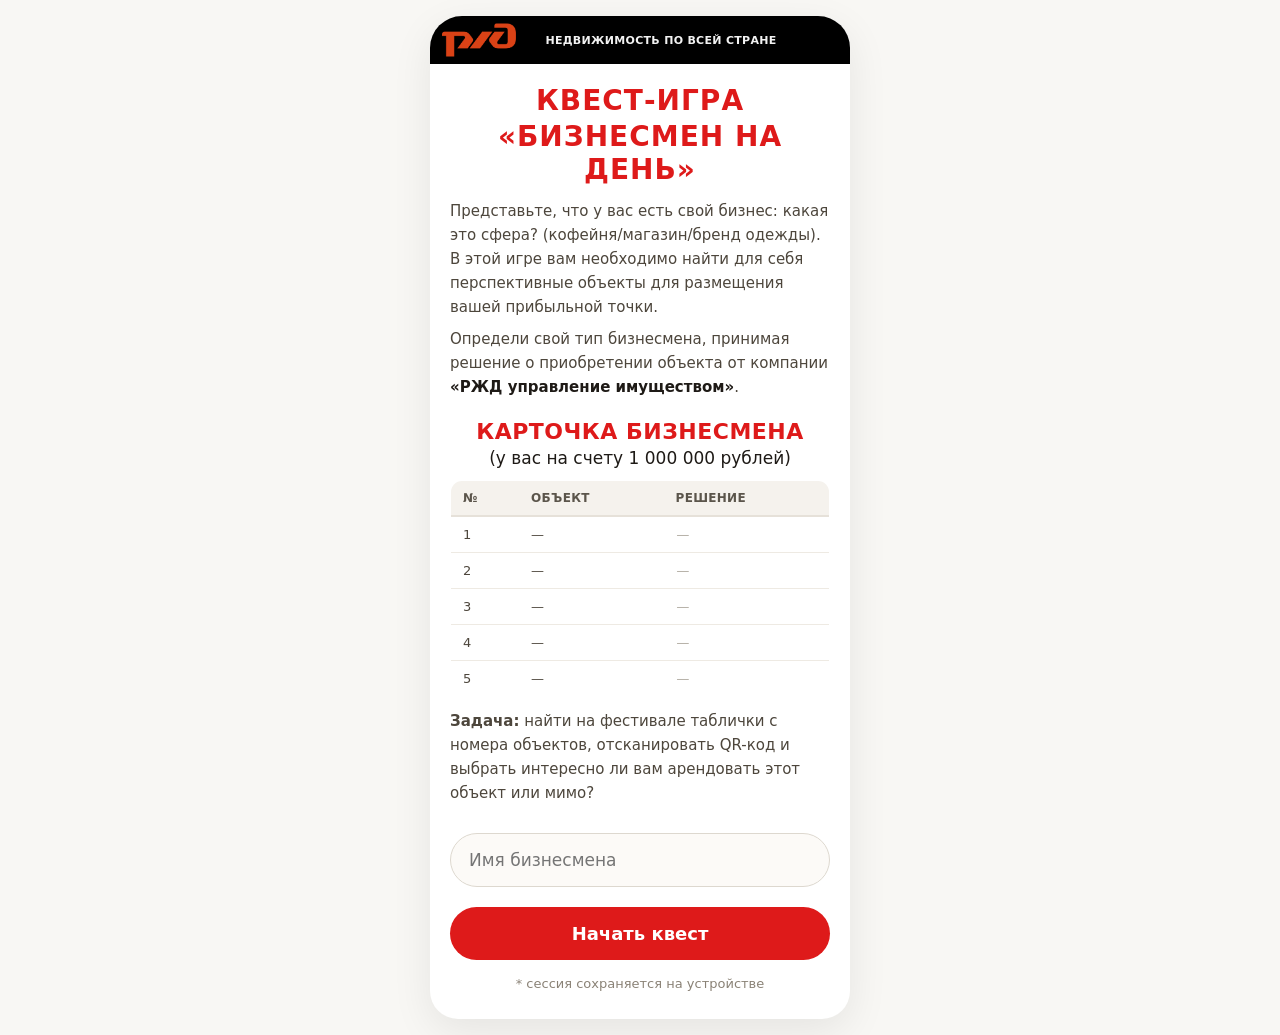
==== index.html @ 71a58449 "Add files via upload" ====
<!DOCTYPE html>
<html lang="ru">
<head>
    <meta charset="UTF-8" />
    <meta name="viewport" content="width=device-width, initial-scale=1.0, maximum-scale=1.0, user-scalable=yes" />
    <title>Бизнесмен на день — старт</title>
    <link rel="stylesheet" href="https://cdnjs.cloudflare.com/ajax/libs/font-awesome/6.0.0-beta3/css/all.min.css" />
    <link rel="stylesheet" href="css/style.css" />
</head>
<body>
    <div class="app">
        <!-- ============================================
             ШАПКА С ЛОГОТИПОМ РЖД (ЧЁРНЫЙ ФОН)
             ============================================ -->
        <div class="header">
            <div class="header-logo">
                <!-- 
                    ⚠️ ПОМЕСТИТЕ ЛОГОТИП РЖД В ПАПКУ img/
                    и укажите правильный путь к файлу
                -->
                <img src="img/rzd-logo.png" alt="РЖД" />
            </div>
            <div class="header-title">
                НЕДВИЖИМОСТЬ ПО ВСЕЙ СТРАНЕ
            </div>
        </div>

        <!-- ============================================
             ОСНОВНОЙ КОНТЕНТ
             ============================================ -->
        <div class="content">
            <!-- Крупный заголовок "КВЕСТ-ИГРА" и "БИЗНЕСМЕН НА ДЕНЬ" -->
            <div class="main-title">
                <span class="line1">КВЕСТ-ИГРА</span>
                <span class="line2">«БИЗНЕСМЕН НА ДЕНЬ»</span>
            </div>

            <!-- Описание игры -->
            <p class="start-description">
                Представьте, что у вас есть свой бизнес: какая это сфера? (кофейня/магазин/бренд одежды).<br/>
                В этой игре вам необходимо найти для себя перспективные объекты для размещения вашей прибыльной точки.
            </p>
            <p class="start-description" style="margin-top:-8px;">
                Определи свой тип бизнесмена, принимая решение о приобретении объекта от компании 
                <strong>«РЖД управление имуществом»</strong>.
            </p>

            <!-- КАРТОЧКА БИЗНЕСМЕНА (пустая таблица) -->
            <div class="business-card-title">КАРТОЧКА БИЗНЕСМЕНА</div>
            <div class="business-card-balance">(у вас на счету 1 000 000 рублей)</div>

            <table class="business-card-table">
                <thead>
                    <tr>
                        <th>№</th>
                        <th>Объект</th>
                        <th>Решение</th>
                    </tr>
                </thead>
                <tbody>
                    <tr>
                        <td>1</td>
                        <td>—</td>
                        <td class="status-empty">—</td>
                    </tr>
                    <tr>
                        <td>2</td>
                        <td>—</td>
                        <td class="status-empty">—</td>
                    </tr>
                    <tr>
                        <td>3</td>
                        <td>—</td>
                        <td class="status-empty">—</td>
                    </tr>
                    <tr>
                        <td>4</td>
                        <td>—</td>
                        <td class="status-empty">—</td>
                    </tr>
                    <tr>
                        <td>5</td>
                        <td>—</td>
                        <td class="status-empty">—</td>
                    </tr>
                </tbody>
            </table>

            <!-- Задача -->
            <p class="start-task">
                <strong>Задача:</strong> найти на фестивале таблички с номера объектов, 
                отсканировать QR-код и выбрать интересно ли вам арендовать этот объект или мимо?
            </p>

            <!-- Форма ввода имени -->
            <input type="text" id="playerName" class="input-name" placeholder="Имя бизнесмена" />

            <button class="btn-start" id="startBtn">Начать</button>

            <div style="margin-top:16px; font-size:13px; color:#8a8276; text-align:center;">
                * сессия сохраняется на устройстве
            </div>
        </div>
    </div>

    <script src="js/app.js"></script>
    <script>
        document.addEventListener('DOMContentLoaded', initStartPage);
    </script>
</body>
</html>
---- css/style.css ----
/* ============================================
   css/style.css — общие стили для всех страниц
   ============================================ */

/* ---------- Сброс и база ---------- */
* {
    margin: 0;
    padding: 0;
    box-sizing: border-box;
    font-family: 'Segoe UI', Roboto, system-ui, -apple-system, sans-serif;
}

body {
    background: #f8f7f4;
    display: flex;
    justify-content: center;
    align-items: center;
    min-height: 100vh;
    padding: 16px;
}

.app {
    max-width: 420px;
    width: 100%;
    background: #ffffff;
    border-radius: 32px 32px 28px 28px;
    box-shadow: 0 12px 40px rgba(0, 0, 0, 0.08);
    overflow: hidden;
    position: relative;
    min-height: 700px;
}

/* ---------- ШАПКА С ЛОГОТИПОМ РЖД (ЧЁРНЫЙ ФОН) ---------- */
.header {
    background: #000000;
    padding: 0;
    display: flex;
    align-items: center;
    justify-content: center;
    color: white;
    min-height: 48px;
    position: relative;
}

.header-logo {
    flex-shrink: 0;
    display: flex;
    align-items: center;
    padding: 4px 0 4px 12px;
    position: absolute;
    left: 0;
    top: 50%;
    transform: translateY(-50%);
    z-index: 2;
}

.header-logo img {
    height: 33px;
    width: auto;
    display: block;
    object-fit: contain;
}

.header-title {
    font-weight: 700;
    font-size: 11px;
    letter-spacing: 0.3px;
    color: #ffffff;
    text-transform: uppercase;
    opacity: 0.95;
    text-align: center;
    white-space: nowrap;
    padding: 0 12px 0 54px;
    flex: 1;
}

/* ---------- Контент ---------- */
.content {
    padding: 20px 20px 28px;
}

/* ---------- ЗАГОЛОВОК "КВЕСТ-ИГРА" (ТОЛЬКО НА СТАРТОВОЙ) ---------- */
.main-title {
    font-size: 28px;
    font-weight: 800;
    color: #DE1A1A;
    letter-spacing: 1px;
    line-height: 1.2;
    margin-bottom: 12px;
    text-align: center;
}

.main-title .line1 {
    display: block;
    font-size: 28px;
}

.main-title .line2 {
    display: block;
    font-size: 28px;
    margin-top: 2px;
}

/* ---------- ОПИСАНИЕ НА СТАРТОВОЙ ---------- */
.start-description {
    font-size: 15px;
    color: #4d463c;
    line-height: 1.6;
    margin-bottom: 16px;
}

.start-description strong {
    color: #1e1a16;
}

/* ---------- КАРТОЧКА БИЗНЕСМЕНА НА СТАРТОВОЙ ---------- */
.business-card-title {
    font-size: 22px;
    font-weight: 800;
    color: #DE1A1A;
    letter-spacing: 0.5px;
    margin: 20px 0 4px;
    text-align: center;
}

.business-card-balance {
    font-size: 17px;
    font-weight: 500;
    color: #1e1a16;
    text-align: center;
    margin-bottom: 12px;
}

.business-card-table {
    width: 100%;
    border-collapse: collapse;
    font-size: 13px;
    margin-bottom: 12px;
    border: 1px solid #e6e1d9;
    border-radius: 12px;
    overflow: hidden;
}

.business-card-table th {
    text-align: left;
    font-weight: 600;
    color: #5b554b;
    padding: 10px 12px;
    background: #f5f2ed;
    border-bottom: 2px solid #e6e1d9;
    font-size: 12px;
    text-transform: uppercase;
    letter-spacing: 0.3px;
}

.business-card-table td {
    padding: 10px 12px;
    border-bottom: 1px solid #eeeae3;
    color: #4d463c;
}

.business-card-table tr:last-child td {
    border-bottom: none;
}

.business-card-table .status-empty {
    color: #b0aaa0;
    font-style: italic;
}

.start-task {
    font-size: 15px;
    color: #4d463c;
    line-height: 1.6;
    margin: 8px 0 16px;
}

/* ---------- Карточка лота ---------- */
.lot-card {
    background: #fff;
    border-radius: 24px;
    box-shadow: 0 4px 16px rgba(0,0,0,0.04);
    overflow: hidden;
    margin-bottom: 16px;
    border: 1px solid #f0ede8;
}

/* ---------- ГАЛЕРЕЯ ИЗОБРАЖЕНИЙ ---------- */
.lot-gallery {
    position: relative;
    background: #eae7e0;
    overflow: hidden;
}

.gallery-slider {
    display: flex;
    transition: transform 0.4s ease;
    touch-action: pan-y;
}

.gallery-slide {
    min-width: 100%;
    height: 220px;
    background-size: cover;
    background-position: center;
    background-color: #eae7e0;
    display: flex;
    align-items: center;
    justify-content: center;
    font-size: 48px;
    color: #9e9a91;
}

/* Навигация галереи (точки/индикаторы) */
.gallery-nav {
    display: flex;
    justify-content: center;
    gap: 8px;
    padding: 10px 0 6px;
    background: #ffffff;
}

.gallery-dot {
    width: 8px;
    height: 8px;
    border-radius: 50%;
    background: #d5d0c8;
    border: none;
    padding: 0;
    cursor: pointer;
    transition: 0.2s;
}

.gallery-dot.active {
    background: #DE1A1A;
    width: 24px;
    border-radius: 4px;
}

/* Стрелки переключения */
.gallery-arrows {
    position: absolute;
    top: 50%;
    left: 0;
    right: 0;
    transform: translateY(-50%);
    display: flex;
    justify-content: space-between;
    padding: 0 8px;
    pointer-events: none;
}

.gallery-arrow {
    background: rgba(0,0,0,0.5);
    color: white;
    border: none;
    width: 36px;
    height: 36px;
    border-radius: 50%;
    font-size: 18px;
    cursor: pointer;
    pointer-events: all;
    transition: 0.2s;
    display: flex;
    align-items: center;
    justify-content: center;
}

.gallery-arrow:active {
    background: rgba(0,0,0,0.8);
    transform: scale(0.95);
}

.gallery-arrow.hidden {
    opacity: 0;
    pointer-events: none;
}

/* ---------- Остальные элементы лота ---------- */
.lot-body {
    padding: 16px 18px 18px;
}

.lot-title {
    font-weight: 700;
    font-size: 18px;
    color: #1e1a16;
}

.lot-meta {
    display: flex;
    flex-wrap: wrap;
    gap: 8px 14px;
    margin: 8px 0 12px;
    font-size: 14px;
    color: #5b554b;
}

.lot-meta i {
    width: 18px;
    color: #DE1A1A;
}

.lot-price {
    font-weight: 600;
    color: #1e1a16;
    background: #f5f2ed;
    padding: 6px 14px;
    border-radius: 40px;
    display: inline-block;
    font-size: 15px;
}

/* ---------- Кнопки ---------- */
.btn {
    flex: 1;
    padding: 14px 8px;
    border: none;
    border-radius: 60px;
    font-weight: 600;
    font-size: 17px;
    cursor: pointer;
    transition: 0.2s;
    background: #f0ede8;
    color: #1e1a16;
    display: flex;
    align-items: center;
    justify-content: center;
    gap: 6px;
}

.btn-primary {
    background: #DE1A1A;
    color: white;
    box-shadow: 0 4px 10px rgba(222, 26, 26, 0.25);
}

.btn-primary:active { background: #b81515; transform: scale(0.97); }
.btn-secondary { background: #f0ede8; }
.btn-secondary:active { background: #e0dbd3; }
.btn:disabled { opacity: 0.5; pointer-events: none; }

.lot-actions {
    display: flex;
    gap: 12px;
    margin-top: 18px;
}

/* ---------- Прогресс (с именем игрока) ---------- */
.progress-block {
    background: #f5f2ed;
    border-radius: 40px;
    padding: 10px 18px;
    margin: 12px 0 6px;
    display: flex;
    align-items: center;
    justify-content: space-between;
    font-size: 14px;
    font-weight: 500;
    flex-wrap: wrap;
    gap: 4px 8px;
}

.progress-block .progress-left {
    display: flex;
    align-items: center;
    gap: 6px;
    flex-wrap: wrap;
}

.progress-block .progress-left .player-name {
    color: #DE1A1A;
    font-weight: 700;
    font-size: 15px;
}

.progress-block i { color: #DE1A1A; margin-right: 4px; }

.progress-block .progress-right {
    display: flex;
    align-items: center;
    gap: 8px;
    font-weight: 600;
    font-size: 14px;
}

.badge-result {
    background: #DE1A1A;
    color: white;
    padding: 4px 14px;
    border-radius: 40px;
    font-size: 13px;
    font-weight: 600;
    white-space: nowrap;
}

/* ---------- Результат ---------- */
.result-card {
    background: #fcf9f6;
    border-radius: 28px;
    padding: 24px 20px;
    margin-bottom: 20px;
    border: 1px solid #ede8e0;
}

.result-type {
    font-size: 28px;
    font-weight: 800;
    color: #1e1a16;
}

.result-desc {
    margin-top: 8px;
    color: #4d463c;
    line-height: 1.5;
}

.result-share {
    background: #DE1A1A;
    color: white;
    border: none;
    padding: 14px;
    border-radius: 60px;
    font-weight: 600;
    font-size: 17px;
    width: 100%;
    margin-top: 14px;
    display: flex;
    align-items: center;
    justify-content: center;
    gap: 10px;
    cursor: pointer;
}

/* ---------- Таблица результатов ---------- */
.lot-table {
    width: 100%;
    border-collapse: collapse;
    font-size: 14px;
    margin: 20px 0 12px;
}

.lot-table th {
    text-align: left;
    font-weight: 600;
    color: #5b554b;
    padding-bottom: 8px;
    border-bottom: 2px solid #e6e1d9;
}

.lot-table td {
    padding: 10px 0;
    border-bottom: 1px solid #eeeae3;
}

.choice-badge {
    background: #eae7e0;
    padding: 4px 12px;
    border-radius: 30px;
    font-weight: 500;
    font-size: 13px;
}

.choice-beru { background: #DE1A1A; color: white; }
.choice-mimo { background: #eae7e0; color: #3f3a32; }

/* ---------- Стартовый экран ---------- */
.input-name {
    width: 100%;
    padding: 16px 18px;
    border-radius: 60px;
    border: 1px solid #ddd8cf;
    font-size: 17px;
    background: #fcfaf7;
    margin: 12px 0 20px;
}

.input-name:focus { outline: 2px solid #DE1A1A; border-color: transparent; }

.btn-start {
    width: 100%;
    padding: 16px;
    background: #DE1A1A;
    color: white;
    border: none;
    border-radius: 60px;
    font-weight: 700;
    font-size: 18px;
    cursor: pointer;
}

.btn-start:active { background: #b81515; }

.balance-box {
    background: #f5f2ed;
    border-radius: 40px;
    padding: 8px 18px;
    display: inline-flex;
    align-items: center;
    gap: 8px;
    font-weight: 600;
    font-size: 16px;
    margin-bottom: 16px;
}

.hint {
    color: #7a7266;
    font-size: 15px;
    margin-top: 8px;
}

.hint a {
    color: #DE1A1A;
    font-weight: 600;
    text-decoration: underline;
}

.finish-cta {
    background: #DE1A1A10;
    border-radius: 30px;
    padding: 14px 18px;
    margin-top: 20px;
    border: 1px dashed #DE1A1A;
    color: #1e1a16;
    font-weight: 500;
    text-align: center;
}

.text-center { text-align: center; }
.mt-12 { margin-top: 12px; }
.hidden { display: none !important; }

/* ---------- Адаптивность ---------- */
@media (max-width: 480px) {
    .main-title .line1 {
        font-size: 24px;
    }
    .main-title .line2 {
        font-size: 24px;
    }
    .header-title {
        font-size: 9px;
        padding: 0 8px 0 44px;
    }
    .header-logo {
        padding: 2px 0 2px 8px;
    }
    .header-logo img {
        height: 27px;
    }
    .header {
        min-height: 40px;
    }
    .gallery-slide {
        height: 180px;
    }
    .business-card-title {
        font-size: 18px;
    }
    .business-card-balance {
        font-size: 15px;
    }
    .business-card-table {
        font-size: 12px;
    }
    .business-card-table th,
    .business-card-table td {
        padding: 8px 10px;
    }
    .progress-block {
        font-size: 12px;
        padding: 8px 12px;
    }
    .progress-block .progress-left .player-name {
        font-size: 12px;
    }
}
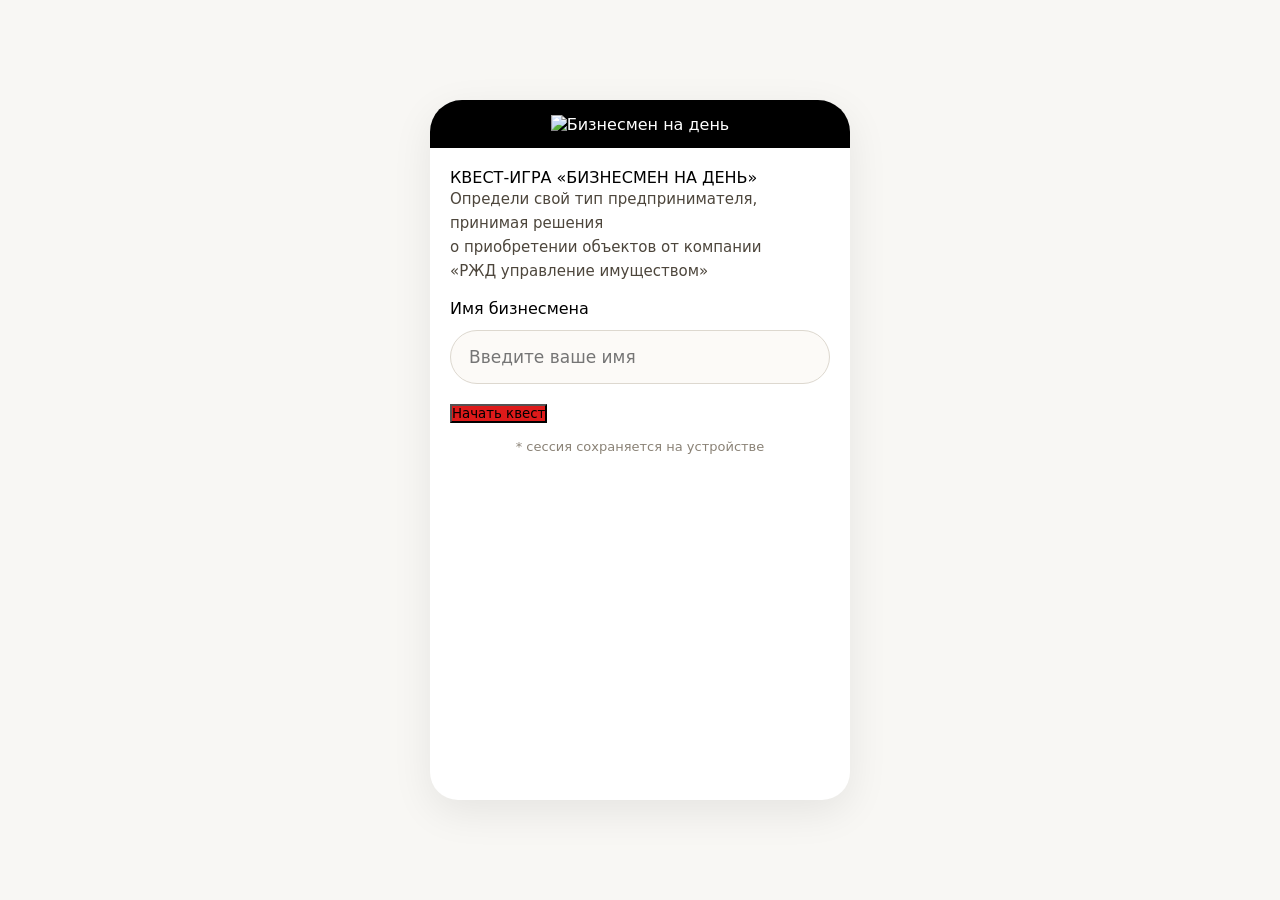
==== commit f2b95335: "Add files via upload" ====
--- a/index.html
+++ b/index.html
@@ -9,93 +9,35 @@
 </head>
 <body>
     <div class="app">
-        <!-- ============================================
-             ШАПКА С ЛОГОТИПОМ РЖД (ЧЁРНЫЙ ФОН)
-             ============================================ -->
+        <!-- ХЕАДЕР С ИЗОБРАЖЕНИЕМ -->
         <div class="header">
-            <div class="header-logo">
-                <!-- 
-                    ⚠️ ПОМЕСТИТЕ ЛОГОТИП РЖД В ПАПКУ img/
-                    и укажите правильный путь к файлу
-                -->
-                <img src="img/rzd-logo.png" alt="РЖД" />
-            </div>
-            <div class="header-title">
-                НЕДВИЖИМОСТЬ ПО ВСЕЙ СТРАНЕ
-            </div>
+            <img src="img/header-bg.jpg" alt="Бизнесмен на день" />
         </div>
 
-        <!-- ============================================
-             ОСНОВНОЙ КОНТЕНТ
-             ============================================ -->
         <div class="content">
-            <!-- Крупный заголовок "КВЕСТ-ИГРА" и "БИЗНЕСМЕН НА ДЕНЬ" -->
-            <div class="main-title">
+            <!-- Заголовок — ЧЁРНЫЙ -->
+            <div class="start-title">
                 <span class="line1">КВЕСТ-ИГРА</span>
                 <span class="line2">«БИЗНЕСМЕН НА ДЕНЬ»</span>
             </div>
 
-            <!-- Описание игры -->
+            <!-- Описание — крупнее, тёмно-серый, по центру -->
             <p class="start-description">
-                Представьте, что у вас есть свой бизнес: какая это сфера? (кофейня/магазин/бренд одежды).<br/>
-                В этой игре вам необходимо найти для себя перспективные объекты для размещения вашей прибыльной точки.
-            </p>
-            <p class="start-description" style="margin-top:-8px;">
-                Определи свой тип бизнесмена, принимая решение о приобретении объекта от компании 
-                <strong>«РЖД управление имуществом»</strong>.
+                Определи свой тип предпринимателя, принимая решения<br/>
+                о приобретении объектов от компании<br/>
+                «РЖД управление имуществом»
             </p>
 
-            <!-- КАРТОЧКА БИЗНЕСМЕНА (пустая таблица) -->
-            <div class="business-card-title">КАРТОЧКА БИЗНЕСМЕНА</div>
-            <div class="business-card-balance">(у вас на счету 1 000 000 рублей)</div>
+            <!-- Подпись перед полем ввода -->
+            <div class="input-label">Имя бизнесмена</div>
 
-            <table class="business-card-table">
-                <thead>
-                    <tr>
-                        <th>№</th>
-                        <th>Объект</th>
-                        <th>Решение</th>
-                    </tr>
-                </thead>
-                <tbody>
-                    <tr>
-                        <td>1</td>
-                        <td>—</td>
-                        <td class="status-empty">—</td>
-                    </tr>
-                    <tr>
-                        <td>2</td>
-                        <td>—</td>
-                        <td class="status-empty">—</td>
-                    </tr>
-                    <tr>
-                        <td>3</td>
-                        <td>—</td>
-                        <td class="status-empty">—</td>
-                    </tr>
-                    <tr>
-                        <td>4</td>
-                        <td>—</td>
-                        <td class="status-empty">—</td>
-                    </tr>
-                    <tr>
-                        <td>5</td>
-                        <td>—</td>
-                        <td class="status-empty">—</td>
-                    </tr>
-                </tbody>
-            </table>
+            <!-- Поле ввода имени на светло-сером фоне -->
+            <div class="input-wrapper">
+                <input type="text" id="playerName" class="input-name" placeholder="Введите ваше имя" />
+            </div>
 
-            <!-- Задача -->
-            <p class="start-task">
-                <strong>Задача:</strong> найти на фестивале таблички с номера объектов, 
-                отсканировать QR-код и выбрать интересно ли вам арендовать этот объект или мимо?
-            </p>
-
-            <!-- Форма ввода имени -->
-            <input type="text" id="playerName" class="input-name" placeholder="Имя бизнесмена" />
-
-            <button class="btn-start" id="startBtn">Начать</button>
+            <!-- Кнопка "НАЧАТЬ" — только подчёркнутые красные буквы -->
+            <button class="btn-start-text" id="startBtn">НАЧАТЬ</button>
 
             <div style="margin-top:16px; font-size:13px; color:#8a8276; text-align:center;">
                 * сессия сохраняется на устройстве
@@ -108,4 +50,4 @@
         document.addEventListener('DOMContentLoaded', initStartPage);
     </script>
 </body>
-</html>
+</html>
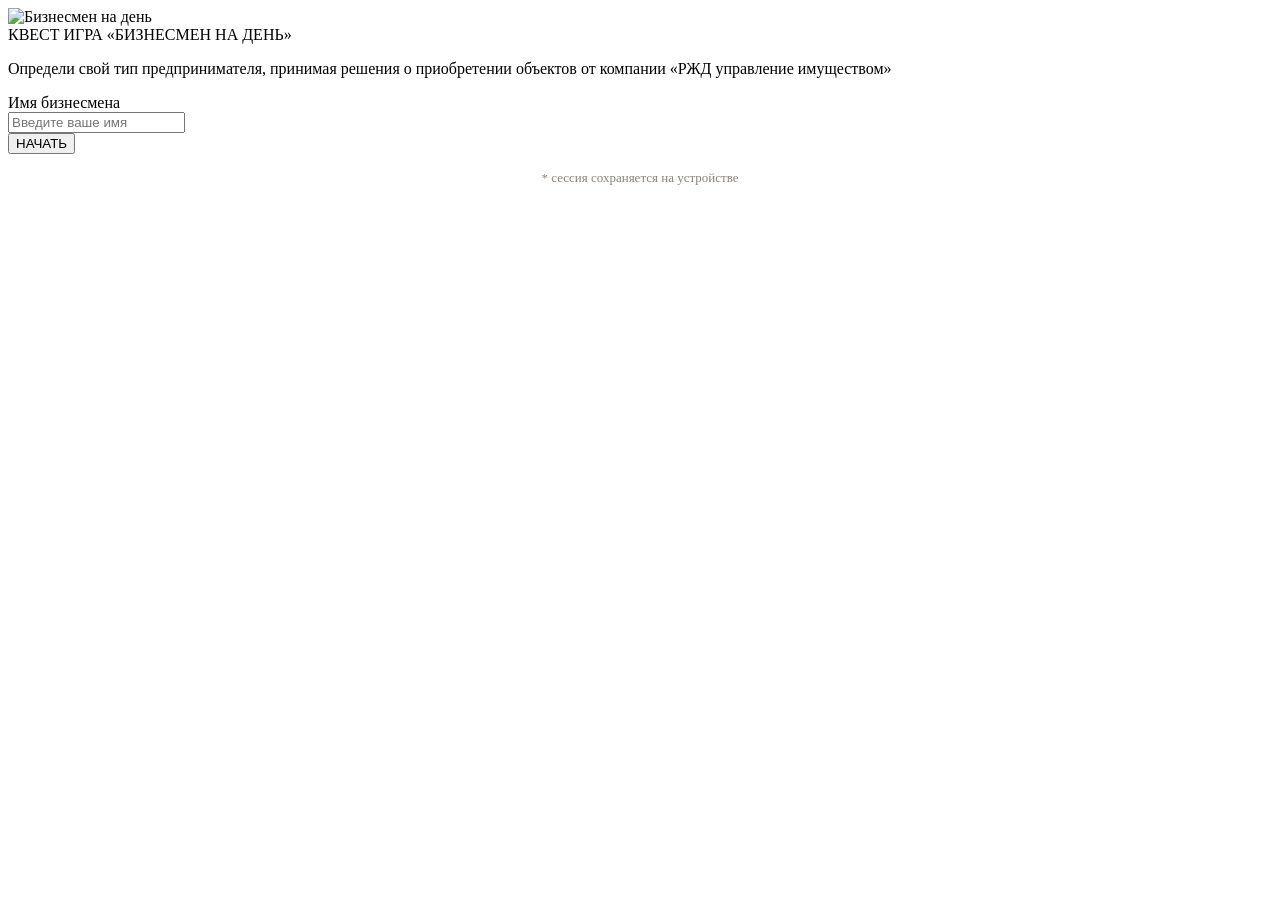
==== commit 91fea086: "Add files via upload" ====
--- a/index.html
+++ b/index.html
@@ -15,28 +15,23 @@
         </div>
 
         <div class="content">
-            <!-- Заголовок — ЧЁРНЫЙ -->
+            <!-- Заголовок — теперь умещается на двух строчках -->
             <div class="start-title">
-                <span class="line1">КВЕСТ-ИГРА</span>
+                <span class="line1">КВЕСТ ИГРА</span>
                 <span class="line2">«БИЗНЕСМЕН НА ДЕНЬ»</span>
             </div>
 
-            <!-- Описание — крупнее, тёмно-серый, по центру -->
+            <!-- Описание — без принудительных переносов, переносится естественно -->
             <p class="start-description">
-                Определи свой тип предпринимателя, принимая решения<br/>
-                о приобретении объектов от компании<br/>
-                «РЖД управление имуществом»
+                Определи свой тип предпринимателя, принимая решения о приобретении объектов от компании «РЖД управление имуществом»
             </p>
 
-            <!-- Подпись перед полем ввода -->
             <div class="input-label">Имя бизнесмена</div>
 
-            <!-- Поле ввода имени на светло-сером фоне -->
             <div class="input-wrapper">
                 <input type="text" id="playerName" class="input-name" placeholder="Введите ваше имя" />
             </div>
 
-            <!-- Кнопка "НАЧАТЬ" — только подчёркнутые красные буквы -->
             <button class="btn-start-text" id="startBtn">НАЧАТЬ</button>
 
             <div style="margin-top:16px; font-size:13px; color:#8a8276; text-align:center;">
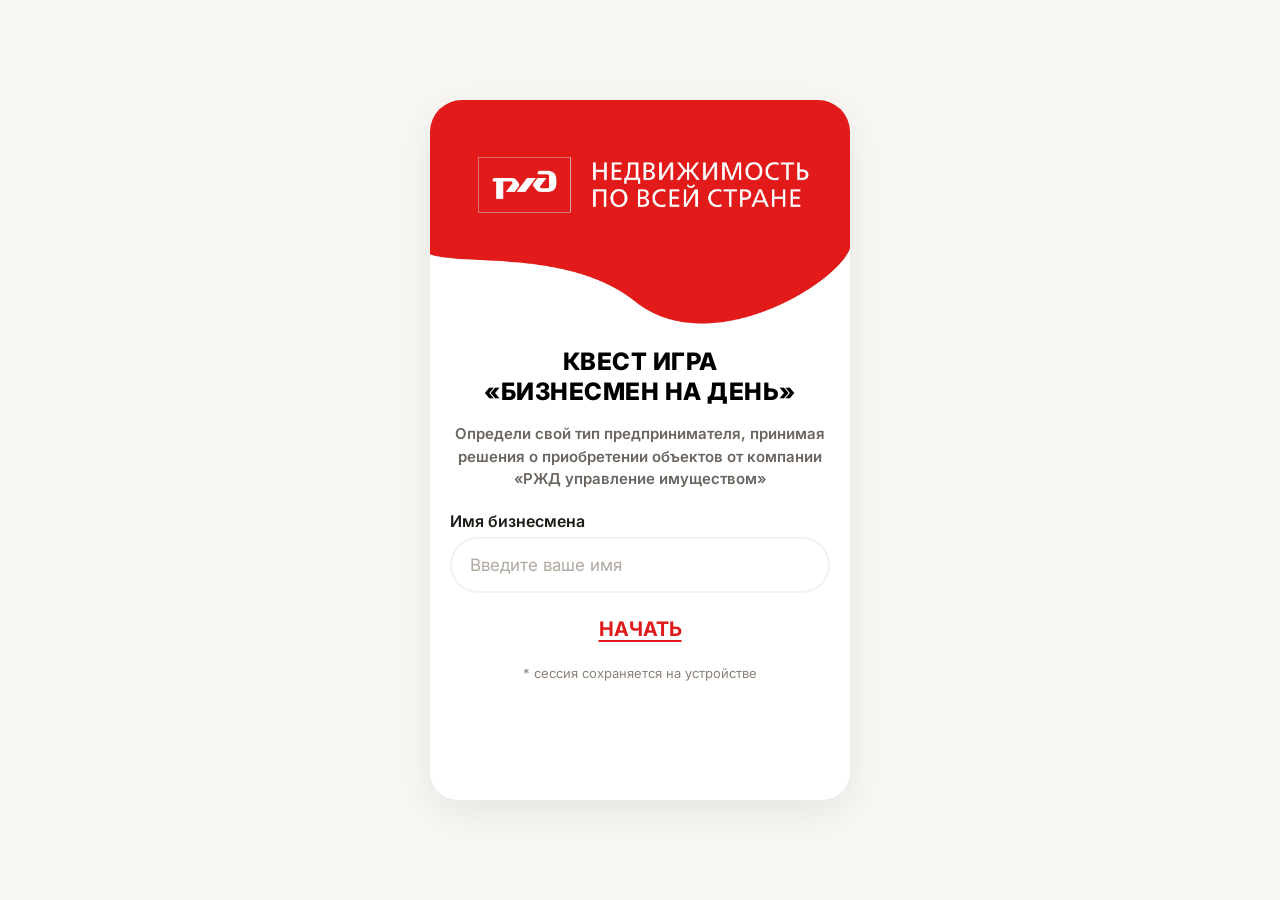
==== commit ba631d47: "Update index.html" ====
--- a/index.html
+++ b/index.html
@@ -1,6 +1,21 @@
 <!DOCTYPE html>
 <html lang="ru">
 <head>
+
+<!-- Yandex.Metrika counter -->
+<script type="text/javascript">
+    (function(m,e,t,r,i,k,a){
+        m[i]=m[i]||function(){(m[i].a=m[i].a||[]).push(arguments)};
+        m[i].l=1*new Date();
+        for (var j = 0; j < document.scripts.length; j++) {if (document.scripts[j].src === r) { return; }}
+        k=e.createElement(t),a=e.getElementsByTagName(t)[0],k.async=1,k.src=r,a.parentNode.insertBefore(k,a)
+    })(window, document,'script','https://mc.yandex.ru/metrika/tag.js?id=111228959', 'ym');
+
+    ym(111228959, 'init', {ssr:true, webvisor:true, clickmap:true, ecommerce:"dataLayer", referrer: document.referrer, url: location.href, accurateTrackBounce:true, trackLinks:true});
+</script>
+<noscript><div><img src="https://mc.yandex.ru/watch/111228959" style="position:absolute; left:-9999px;" alt="" /></div></noscript>
+<!-- /Yandex.Metrika counter -->
+    
     <meta charset="UTF-8" />
     <meta name="viewport" content="width=device-width, initial-scale=1.0, maximum-scale=1.0, user-scalable=yes" />
     <title>Бизнесмен на день — старт</title>
@@ -45,4 +60,4 @@
         document.addEventListener('DOMContentLoaded', initStartPage);
     </script>
 </body>
-</html>+</html>
--- a/css/style.css
+++ b/css/style.css
@@ -0,0 +1,694 @@
+/* ============================================
+   css/style.css — общие стили для всех страниц
+   ============================================ */
+
+/* ---------- Подключаем шрифт Inter ---------- */
+@import url('https://fonts.googleapis.com/css2?family=Inter:opsz,wght@14..32,400;14..32,500;14..32,600;14..32,700;14..32,800&display=swap');
+
+* {
+    margin: 0;
+    padding: 0;
+    box-sizing: border-box;
+    font-family: 'Inter', 'Segoe UI', Roboto, system-ui, -apple-system, sans-serif;
+}
+
+body {
+    background: #f8f7f4;
+    display: flex;
+    justify-content: center;
+    align-items: center;
+    min-height: 100vh;
+    padding: 16px;
+}
+
+.app {
+    max-width: 420px;
+    width: 100%;
+    background: #ffffff;
+    border-radius: 32px 32px 28px 28px;
+    box-shadow: 0 12px 40px rgba(0, 0, 0, 0.08);
+    overflow: hidden;
+    position: relative;
+    min-height: 700px;
+}
+
+/* ---------- ХЕАДЕР С ИЗОБРАЖЕНИЕМ ---------- */
+.header {
+    width: 100%;
+    display: block;
+    line-height: 0;
+}
+
+.header img {
+    width: 100%;
+    height: auto;
+    display: block;
+}
+
+/* ---------- Контент ---------- */
+.content {
+    padding: 20px 20px 28px;
+}
+
+/* ---------- СТАРТОВАЯ СТРАНИЦА (ВВОДНАЯ) ---------- */
+.start-title {
+    font-size: 24px;
+    font-weight: 800;
+    color: #000000;
+    letter-spacing: 0.5px;
+    line-height: 1.2;
+    margin-bottom: 16px;
+    text-align: center;
+}
+
+.start-title .line1 {
+    display: block;
+    font-size: 24px;
+}
+
+.start-title .line2 {
+    display: block;
+    font-size: 24px;
+    margin-top: 2px;
+}
+
+/* Описание — шрифт Inter, естественный перенос, центрирование */
+.start-description {
+    font-size: 15px;
+    font-weight: 600;
+    color: #6b6560;
+    line-height: 1.5;
+    margin-bottom: 20px;
+    text-align: center;
+    font-family: 'Inter', sans-serif;
+    max-width: 100%;
+    word-wrap: break-word;
+}
+
+/* Подпись перед полем ввода */
+.input-label {
+    font-size: 16px;
+    font-weight: 600;
+    color: #1e1a16;
+    margin-bottom: 6px;
+}
+
+/* Обёртка для поля ввода — светло-серый фон */
+.input-wrapper {
+    background: #f5f2ed;
+    border-radius: 60px;
+    padding: 2px;
+    margin-bottom: 16px;
+}
+
+.input-name {
+    width: 100%;
+    padding: 16px 18px;
+    border: none;
+    border-radius: 60px;
+    font-size: 17px;
+    background: #ffffff;
+    outline: none;
+}
+
+.input-name:focus {
+    outline: 2px solid #DE1A1A;
+    outline-offset: -2px;
+}
+
+.input-name::placeholder {
+    color: #b0aaa0;
+}
+
+/* Кнопка "НАЧАТЬ" — только подчёркнутые красные буквы */
+.btn-start-text {
+    background: transparent;
+    border: none;
+    color: #DE1A1A;
+    font-size: 20px;
+    font-weight: 700;
+    text-decoration: underline;
+    text-underline-offset: 4px;
+    cursor: pointer;
+    padding: 8px 0;
+    width: 100%;
+    display: block;
+    text-align: center;
+    transition: opacity 0.2s;
+}
+
+.btn-start-text:hover {
+    opacity: 0.7;
+}
+
+.btn-start-text:active {
+    opacity: 0.5;
+}
+
+/* ---------- СТРАНИЦА ЗАДАНИЯ (task.html) ---------- */
+
+/* Описание — шрифт Inter, естественный перенос, центрирование */
+.task-description {
+    font-size: 15px;
+    font-weight: 600;
+    color: #6b6560;
+    line-height: 1.5;
+    margin-bottom: 16px;
+    text-align: center;
+    font-family: 'Inter', sans-serif;
+    max-width: 100%;
+    word-wrap: break-word;
+}
+
+/* Баланс — чёрным цветом, шрифт Inter */
+.task-balance {
+    font-size: 18px;
+    font-weight: 700;
+    color: #1e1a16;
+    text-align: center;
+    margin-bottom: 24px;
+    font-family: 'Inter', sans-serif;
+}
+
+/* Блок с изображением и текстом задачи */
+.task-block {
+    display: flex;
+    gap: 16px;
+    align-items: flex-start;
+    margin-bottom: 20px;
+}
+
+.task-image {
+    flex-shrink: 0;
+    width: 100px;
+}
+
+.task-image img {
+    width: 100%;
+    height: auto;
+    display: block;
+    border-radius: 12px;
+    border: 1px solid #e6e1d9;
+}
+
+.task-text {
+    flex: 1;
+    font-size: 15px;
+    color: #1e1a16;
+    line-height: 1.5;
+}
+
+.task-text strong {
+    font-weight: 700;
+}
+
+/* Последняя фраза на странице */
+.task-final {
+    font-size: 18px;
+    font-weight: 700;
+    color: #DE1A1A;
+    text-align: center;
+    margin-top: 8px;
+    padding: 12px 0;
+    border-top: 2px solid #f0ede8;
+    border-bottom: 2px solid #f0ede8;
+}
+
+/* ---------- КАРТОЧКА БИЗНЕСМЕНА (на index.html, если используется) ---------- */
+.business-card-title {
+    font-size: 22px;
+    font-weight: 800;
+    color: #DE1A1A;
+    letter-spacing: 0.5px;
+    margin: 20px 0 4px;
+    text-align: center;
+}
+
+.business-card-balance {
+    font-size: 17px;
+    font-weight: 500;
+    color: #1e1a16;
+    text-align: center;
+    margin-bottom: 12px;
+}
+
+.business-card-table {
+    width: 100%;
+    border-collapse: collapse;
+    font-size: 13px;
+    margin-bottom: 12px;
+    border: 1px solid #e6e1d9;
+    border-radius: 12px;
+    overflow: hidden;
+}
+
+.business-card-table th {
+    text-align: left;
+    font-weight: 600;
+    color: #5b554b;
+    padding: 10px 12px;
+    background: #f5f2ed;
+    border-bottom: 2px solid #e6e1d9;
+    font-size: 12px;
+    text-transform: uppercase;
+    letter-spacing: 0.3px;
+}
+
+.business-card-table td {
+    padding: 10px 12px;
+    border-bottom: 1px solid #eeeae3;
+    color: #4d463c;
+}
+
+.business-card-table tr:last-child td {
+    border-bottom: none;
+}
+
+.business-card-table .status-empty {
+    color: #b0aaa0;
+    font-style: italic;
+}
+
+.start-task {
+    font-size: 15px;
+    color: #4d463c;
+    line-height: 1.6;
+    margin: 8px 0 16px;
+}
+
+/* ---------- Карточка лота ---------- */
+.lot-card {
+    background: #fff;
+    border-radius: 24px;
+    box-shadow: 0 4px 16px rgba(0,0,0,0.04);
+    overflow: hidden;
+    margin-bottom: 16px;
+    border: 1px solid #f0ede8;
+}
+
+/* ---------- ГАЛЕРЕЯ ИЗОБРАЖЕНИЙ ---------- */
+.lot-gallery {
+    position: relative;
+    background: #eae7e0;
+    overflow: hidden;
+}
+
+.gallery-slider {
+    display: flex;
+    transition: transform 0.4s ease;
+    touch-action: pan-y;
+}
+
+.gallery-slide {
+    min-width: 100%;
+    height: 220px;
+    background-size: cover;
+    background-position: center;
+    background-color: #eae7e0;
+    display: flex;
+    align-items: center;
+    justify-content: center;
+    font-size: 48px;
+    color: #9e9a91;
+}
+
+/* Навигация галереи (точки/индикаторы) */
+.gallery-nav {
+    display: flex;
+    justify-content: center;
+    gap: 8px;
+    padding: 10px 0 6px;
+    background: #ffffff;
+}
+
+.gallery-dot {
+    width: 8px;
+    height: 8px;
+    border-radius: 50%;
+    background: #d5d0c8;
+    border: none;
+    padding: 0;
+    cursor: pointer;
+    transition: 0.2s;
+}
+
+.gallery-dot.active {
+    background: #DE1A1A;
+    width: 24px;
+    border-radius: 4px;
+}
+
+/* Стрелки переключения */
+.gallery-arrows {
+    position: absolute;
+    top: 50%;
+    left: 0;
+    right: 0;
+    transform: translateY(-50%);
+    display: flex;
+    justify-content: space-between;
+    padding: 0 8px;
+    pointer-events: none;
+}
+
+.gallery-arrow {
+    background: rgba(0,0,0,0.5);
+    color: white;
+    border: none;
+    width: 36px;
+    height: 36px;
+    border-radius: 50%;
+    font-size: 18px;
+    cursor: pointer;
+    pointer-events: all;
+    transition: 0.2s;
+    display: flex;
+    align-items: center;
+    justify-content: center;
+}
+
+.gallery-arrow:active {
+    background: rgba(0,0,0,0.8);
+    transform: scale(0.95);
+}
+
+.gallery-arrow.hidden {
+    opacity: 0;
+    pointer-events: none;
+}
+
+/* ---------- Остальные элементы лота ---------- */
+.lot-body {
+    padding: 16px 18px 18px;
+}
+
+.lot-title {
+    font-weight: 700;
+    font-size: 18px;
+    color: #1e1a16;
+}
+
+.lot-meta {
+    display: flex;
+    flex-wrap: wrap;
+    gap: 8px 14px;
+    margin: 8px 0 12px;
+    font-size: 14px;
+    color: #5b554b;
+}
+
+.lot-meta i {
+    width: 18px;
+    color: #DE1A1A;
+}
+
+.lot-price {
+    font-weight: 600;
+    color: #1e1a16;
+    background: #f5f2ed;
+    padding: 6px 14px;
+    border-radius: 40px;
+    display: inline-block;
+    font-size: 15px;
+}
+
+/* ---------- Кнопки ---------- */
+.btn {
+    flex: 1;
+    padding: 14px 8px;
+    border: none;
+    border-radius: 60px;
+    font-weight: 600;
+    font-size: 17px;
+    cursor: pointer;
+    transition: 0.2s;
+    background: #f0ede8;
+    color: #1e1a16;
+    display: flex;
+    align-items: center;
+    justify-content: center;
+    gap: 6px;
+}
+
+.btn-primary {
+    background: #DE1A1A;
+    color: white;
+    box-shadow: 0 4px 10px rgba(222, 26, 26, 0.25);
+}
+
+.btn-primary:active { background: #b81515; transform: scale(0.97); }
+.btn-secondary { background: #f0ede8; }
+.btn-secondary:active { background: #e0dbd3; }
+.btn:disabled { opacity: 0.5; pointer-events: none; }
+
+.lot-actions {
+    display: flex;
+    gap: 12px;
+    margin-top: 18px;
+}
+
+/* ---------- Прогресс (с именем игрока) ---------- */
+.progress-block {
+    background: #f5f2ed;
+    border-radius: 40px;
+    padding: 10px 18px;
+    margin: 12px 0 6px;
+    display: flex;
+    align-items: center;
+    justify-content: space-between;
+    font-size: 14px;
+    font-weight: 500;
+    flex-wrap: wrap;
+    gap: 4px 8px;
+}
+
+.progress-block .progress-left {
+    display: flex;
+    align-items: center;
+    gap: 6px;
+    flex-wrap: wrap;
+}
+
+.progress-block .progress-left .player-name {
+    color: #DE1A1A;
+    font-weight: 700;
+    font-size: 15px;
+}
+
+.progress-block i { color: #DE1A1A; margin-right: 4px; }
+
+.progress-block .progress-right {
+    display: flex;
+    align-items: center;
+    gap: 8px;
+    font-weight: 600;
+    font-size: 14px;
+}
+
+.badge-result {
+    background: #DE1A1A;
+    color: white;
+    padding: 4px 14px;
+    border-radius: 40px;
+    font-size: 13px;
+    font-weight: 600;
+    white-space: nowrap;
+}
+
+/* ---------- Результат ---------- */
+.result-card {
+    background: #fcf9f6;
+    border-radius: 28px;
+    padding: 24px 20px;
+    margin-bottom: 20px;
+    border: 1px solid #ede8e0;
+    text-align: center;
+}
+
+.result-image {
+    width: 204px;  /* 120px × 1.7 = 204px */
+    height: 204px;
+    border-radius: 50%;
+    object-fit: cover;
+    margin: 0 auto 16px;
+    display: block;
+    border: 2px solid #DE1A1A;  /* Было 3px, стало 2px — тоньше */
+}
+
+.result-type {
+    font-size: 28px;
+    font-weight: 800;
+    color: #1e1a16;
+}
+
+.result-desc {
+    margin-top: 8px;
+    color: #4d463c;
+    line-height: 1.5;
+}
+
+/* Фраза вместо кнопки шеринга */
+.result-share-text {
+    font-size: 16px;
+    color: #7a7266;
+    text-align: center;
+    margin-top: 16px;
+    padding: 12px;
+    background: #f5f2ed;
+    border-radius: 12px;
+    font-style: italic;
+}
+
+/* ---------- Таблица результатов ---------- */
+.lot-table {
+    width: 100%;
+    border-collapse: collapse;
+    font-size: 14px;
+    margin: 20px 0 12px;
+}
+
+.lot-table th {
+    text-align: left;
+    font-weight: 600;
+    color: #5b554b;
+    padding-bottom: 8px;
+    border-bottom: 2px solid #e6e1d9;
+}
+
+.lot-table td {
+    padding: 10px 0;
+    border-bottom: 1px solid #eeeae3;
+}
+
+.choice-badge {
+    background: #eae7e0;
+    padding: 4px 12px;
+    border-radius: 30px;
+    font-weight: 500;
+    font-size: 13px;
+}
+
+.choice-beru { background: #DE1A1A; color: white; }
+.choice-mimo { background: #eae7e0; color: #3f3a32; }
+
+.hint {
+    color: #7a7266;
+    font-size: 15px;
+    margin-top: 8px;
+}
+
+.hint a {
+    color: #DE1A1A;
+    font-weight: 600;
+    text-decoration: underline;
+}
+
+.finish-cta {
+    background: #DE1A1A10;
+    border-radius: 30px;
+    padding: 14px 18px;
+    margin-top: 20px;
+    border: 1px dashed #DE1A1A;
+    color: #1e1a16;
+    font-weight: 500;
+    text-align: center;
+}
+
+.text-center { text-align: center; }
+.mt-12 { margin-top: 12px; }
+.hidden { display: none !important; }
+
+/* ---------- СООБЩЕНИЕ "ВСЕ ЛОТЫ СОБРАНЫ" ---------- */
+.all-done-overlay {
+    text-align: center;
+    padding: 40px 20px;
+}
+
+.all-done-overlay .big-icon {
+    font-size: 64px;
+    display: block;
+    margin-bottom: 16px;
+}
+
+.all-done-overlay .big-text {
+    font-size: 32px;
+    font-weight: 800;
+    color: #DE1A1A;
+    line-height: 1.2;
+}
+
+.all-done-overlay .sub-text {
+    font-size: 16px;
+    color: #4d463c;
+    margin-top: 8px;
+}
+
+/* ---------- Адаптивность ---------- */
+@media (max-width: 480px) {
+    .start-title .line1 {
+        font-size: 20px;
+    }
+    .start-title .line2 {
+        font-size: 20px;
+    }
+    .start-description {
+        font-size: 14px;
+    }
+    .task-description {
+        font-size: 14px;
+    }
+    .task-balance {
+        font-size: 16px;
+    }
+    .task-block {
+        flex-direction: column;
+        align-items: center;
+    }
+    .task-image {
+        width: 140px;
+    }
+    .task-text {
+        font-size: 14px;
+        text-align: center;
+    }
+    .task-final {
+        font-size: 16px;
+        padding: 10px 0;
+    }
+    .gallery-slide {
+        height: 180px;
+    }
+    .business-card-title {
+        font-size: 18px;
+    }
+    .business-card-balance {
+        font-size: 15px;
+    }
+    .business-card-table {
+        font-size: 12px;
+    }
+    .business-card-table th,
+    .business-card-table td {
+        padding: 8px 10px;
+    }
+    .progress-block {
+        font-size: 12px;
+        padding: 8px 12px;
+    }
+    .progress-block .progress-left .player-name {
+        font-size: 12px;
+    }
+    .result-image {
+        width: 153px;  /* 90px × 1.7 = 153px */
+        height: 153px;
+    }
+    .result-type {
+        font-size: 22px;
+    }
+    .all-done-overlay .big-text {
+        font-size: 26px;
+    }
+    .btn-start-text {
+        font-size: 18px;
+    }
+}
